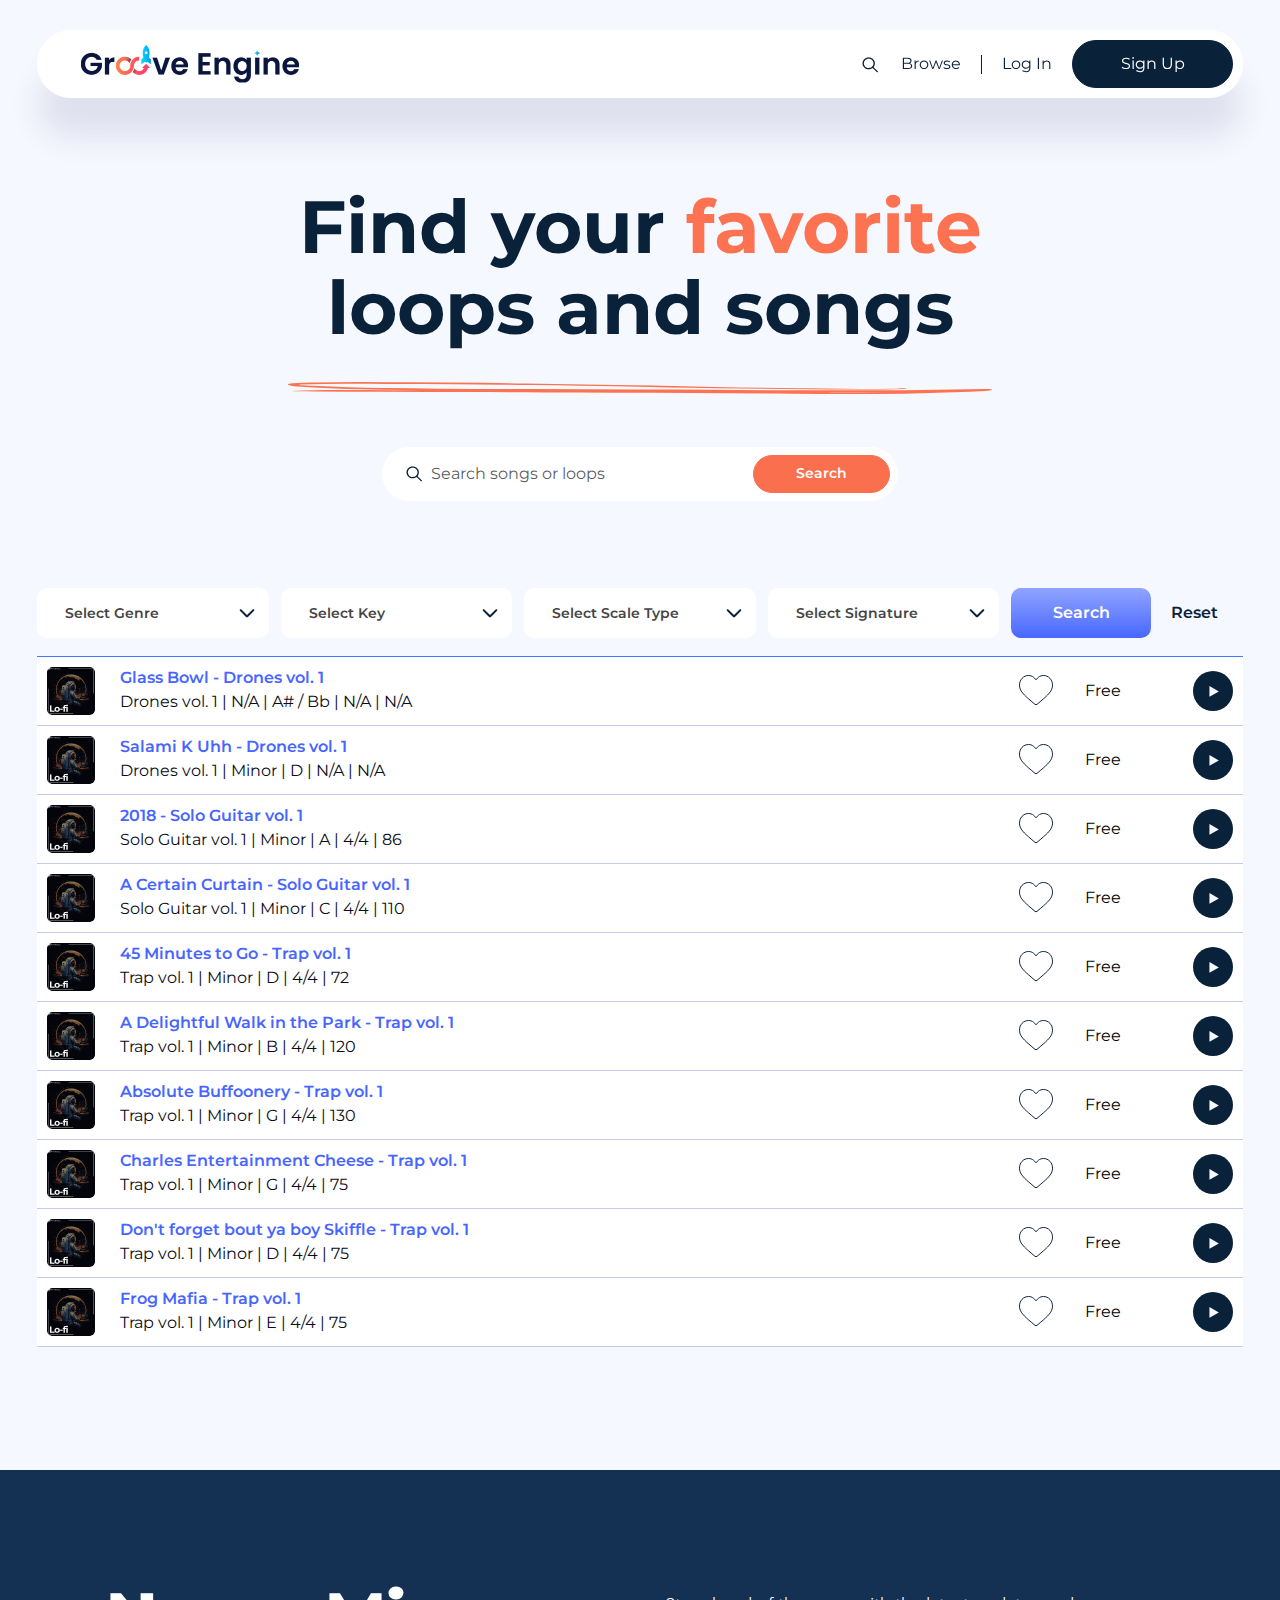
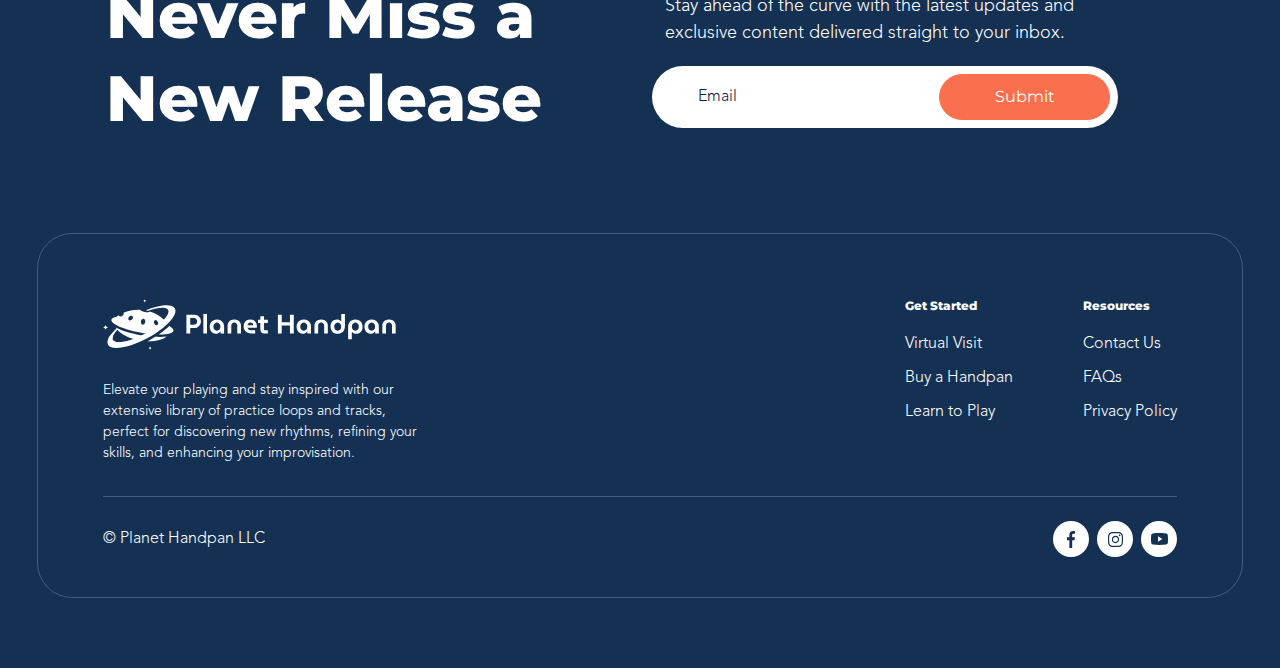
==== contact.html @ 4ef1fa44 "filip commit" ====
<!DOCTYPE html>
<html lang="en">
  <head>
    <meta charset="UTF-8" />
    <meta name="viewport" content="width=device-width, initial-scale=1.0" />
    <link rel="preconnect" href="https://fonts.googleapis.com" />
    <link rel="preconnect" href="https://fonts.gstatic.com" crossorigin />
    <link
      href="https://fonts.googleapis.com/css2?family=Montserrat:wght@300;400;500;600;700;800&display=swap"
      rel="stylesheet"
    />
    <link
      href="https://cdn.jsdelivr.net/npm/bootstrap@5.0.2/dist/css/bootstrap.min.css"
      rel="stylesheet"
    />
    <link rel="icon" type="image/png" href="favicon.png" />
    <title>Groove Engine - Contact</title>
    <link rel="stylesheet" href="assets/select2.min.css" />
    <link rel="stylesheet" href="css/search.css" />
    <link rel="stylesheet" href="css/style.css" />
  </head>
  <body>
    <div class="fl-page">
      <header id="header"></header>
      <main>
        <section id="search_section">
          <div class="container">
            <div class="search-heading">
              <h1>
                Find your <span class="orange-text">favorite</span> loops and
                songs
              </h1>
              <img src="images/search-img-separator.svg" alt="line" />
              <div class="search-area">
                <form action="" id="searchForm" method="get">
                  <div class="search-song">
                    <input
                      type="text"
                      class="form-control"
                      name="search"
                      id="search"
                      placeholder="Search songs or loops"
                      aria-label="Search songs or loops"
                    />
                    <button
                      type="submit"
                      class="clear-data"
                      onclick="trackSearch();"
                    >
                      Search
                    </button>
                  </div>
                </form>
              </div>
            </div>
            <div class="filter-section-wrapper">
              <div class="filter-icon-wrapper">
                <a href="#">
                  <img src="images/filter-svg.svg" alt="filter" />
                </a>
              </div>
              <div class="filter-section">
                <form action="" method="get" class="d-block">
                  <div class="srch-flter">
                    <div class="form-group">
                      <select
                        name="category"
                        class="form-control select2-show-search"
                        id="category"
                        aria-label="Select Genre"
                      >
                        <option value="">Select Genre</option>
                        <option value="1">Percussion</option>
                        <option value="2">Handpan</option>
                        <option value="3">Hip-Hop</option>
                        <option value="4">Guitar</option>
                        <option value="5">Lo-fi</option>
                        <option value="6">Drone</option>
                        <option value="55">Piano</option>
                        <option value="56">Trap</option>
                        <option value="57">Exercises</option>
                        <option value="58">Grooves</option>
                        <option value="59">Fills</option>
                      </select>
                    </div>

                    <div class="form-group">
                      <select
                        name="key"
                        id="key"
                        class="form-control select2-show-search"
                        aria-label="Select Key"
                      >
                        <option value="">Select Key</option>
                        <option value="A">A</option>
                        <option value="A# / Bb">A# / Bb</option>
                        <option value="B">B</option>
                        <option value="C">C</option>
                        <option value="C# / Db">C# / Db</option>
                        <option value="D">D</option>
                        <option value="D# / Eb">D# / Eb</option>
                        <option value="E">E</option>
                        <option value="F">F</option>
                        <option value="F# / Gb">F# / Gb</option>
                        <option value="G">G</option>
                        <option value="G# / Ab">G# / Ab</option>
                      </select>
                    </div>

                    <div class="form-group">
                      <select
                        name="scale_type"
                        id="scale_type"
                        class="form-control select2-show-search"
                        aria-label="Select Scale Type"
                      >
                        <option value="">Select Scale Type</option>
                        <option value="N/A">N/A</option>
                        <option value="Major">Major</option>
                        <option value="Minor">Minor</option>
                        <option value="Other">Other</option>
                      </select>
                    </div>

                    <div class="form-group">
                      <select
                        name="signature"
                        id="signature"
                        class="form-control select2-show-search"
                        aria-label="Select Signature"
                      >
                        <option value="">Select Signature</option>
                        <option value="N/A">N/A</option>
                        <option value="2/4">2/4</option>
                        <option value="3/4">3/4</option>
                        <option value="4/4">4/4</option>
                        <option value="5/4">5/4</option>
                        <option value="6/4">6/4</option>
                        <option value="7/4">7/4</option>
                        <option value="3/8">3/8</option>
                        <option value="5/8">5/8</option>
                        <option value="6/8">6/8</option>
                        <option value="7/8">7/8</option>
                        <option value="9/8">9/8</option>
                        <option value="10/8">10/8</option>
                        <option value="11/8">11/8</option>
                        <option value="12/8">12/8</option>
                        <option value="13/8">13/8</option>
                      </select>
                    </div>

                    <div
                      class="form-group d-flex align-items-center button-group"
                    >
                      <button class="" type="submit">Search</button>
                      <button
                        class="btn-text"
                        type="button"
                        onclick="window.location.href='https://planethandpan.shinedezign.pro/user/search'"
                      >
                        Reset
                      </button>
                    </div>
                  </div>
                </form>
              </div>
            </div>
            <div class="table-list">
              <table class="table">
                <tbody id="playlistBody">
                  <tr class="song-list">
                    <td>
                      <div class="llst-mang">
                        <a href="javascript:void(0);">
                          <div class="song-lst">
                            <img src="images/search-thumbnail.png" alt="" />
                            <h3>
                              Glass Bowl - Drones vol. 1<span
                                >Drones vol. 1 | N/A | A# / Bb | N/A | N/A</span
                              >
                            </h3>
                          </div>
                        </a>
                        <div class="ply-lkr" id="playlistBody">
                          <button>
                            <img
                              id="favorite-img-256"
                              src="images/like-svg.svg"
                              alt=""
                              onclick="toggleFavorite('256','157')"
                            />
                          </button>
                          <button class="mob-hide">Free</button>

                          <button>
                            <ul class="play_svg0">
                              <li>
                                <a
                                  href="javascript:void(0);"
                                  class="play-icon"
                                  onclick="player.play(0);"
                                >
                                  <img src="images/play-icon.svg" alt="" />
                                </a>

                                <a
                                  href="javascript:void(0);"
                                  class="pause-icon"
                                  onclick="player.pause();"
                                  style="display: none"
                                >
                                  <img src="images/ply-icon-p.svg" alt="img" />
                                </a>
                              </li>
                            </ul>
                          </button>
                        </div>
                      </div>
                    </td>
                  </tr>
                  <tr class="song-list">
                    <td>
                      <div class="llst-mang">
                        <a href="javascript:void(0);">
                          <div class="song-lst">
                            <img src="images/search-thumbnail.png" alt="" />
                            <h3>
                              Salami K Uhh - Drones vol. 1<span
                                >Drones vol. 1 | Minor | D | N/A | N/A</span
                              >
                            </h3>
                          </div>
                        </a>
                        <div class="ply-lkr" id="playlistBody">
                          <button>
                            <img
                              id="favorite-img-257"
                              src="images/like-svg.svg"
                              alt=""
                              onclick="toggleFavorite('257','157')"
                            />
                          </button>
                          <button class="mob-hide">Free</button>

                          <button>
                            <ul class="play_svg1">
                              <li>
                                <a
                                  href="javascript:void(0);"
                                  class="play-icon"
                                  onclick="player.play(1);"
                                >
                                  <img src="images/play-icon.svg" alt="" />
                                </a>

                                <a
                                  href="javascript:void(0);"
                                  class="pause-icon"
                                  onclick="player.pause();"
                                  style="display: none"
                                >
                                  <img src="images/ply-icon-p.svg" alt="img" />
                                </a>
                              </li>
                            </ul>
                          </button>
                        </div>
                      </div>
                    </td>
                  </tr>
                  <tr class="song-list">
                    <td>
                      <div class="llst-mang">
                        <a href="javascript:void(0);">
                          <div class="song-lst">
                            <img src="images/search-thumbnail.png" alt="" />
                            <h3>
                              2018 - Solo Guitar vol. 1<span
                                >Solo Guitar vol. 1 | Minor | A | 4/4 | 86</span
                              >
                            </h3>
                          </div>
                        </a>
                        <div class="ply-lkr" id="playlistBody">
                          <button>
                            <img
                              id="favorite-img-258"
                              src="images/like-svg.svg"
                              alt=""
                              onclick="toggleFavorite('258','159')"
                            />
                          </button>
                          <button class="mob-hide">Free</button>

                          <button>
                            <ul class="play_svg2">
                              <li>
                                <a
                                  href="javascript:void(0);"
                                  class="play-icon"
                                  onclick="player.play(2);"
                                >
                                  <img src="images/play-icon.svg" alt="" />
                                </a>

                                <a
                                  href="javascript:void(0);"
                                  class="pause-icon"
                                  onclick="player.pause();"
                                  style="display: none"
                                >
                                  <img src="images/ply-icon-p.svg" alt="img" />
                                </a>
                              </li>
                            </ul>
                          </button>
                        </div>
                      </div>
                    </td>
                  </tr>
                  <tr class="song-list">
                    <td>
                      <div class="llst-mang">
                        <a href="javascript:void(0);">
                          <div class="song-lst">
                            <img src="images/search-thumbnail.png" alt="" />
                            <h3>
                              A Certain Curtain - Solo Guitar vol. 1<span
                                >Solo Guitar vol. 1 | Minor | C | 4/4 |
                                110</span
                              >
                            </h3>
                          </div>
                        </a>
                        <div class="ply-lkr" id="playlistBody">
                          <button>
                            <img
                              id="favorite-img-260"
                              src="images/like-svg.svg"
                              alt=""
                              onclick="toggleFavorite('260','159')"
                            />
                          </button>
                          <button class="mob-hide">Free</button>

                          <button>
                            <ul class="play_svg3">
                              <li>
                                <a
                                  href="javascript:void(0);"
                                  class="play-icon"
                                  onclick="player.play(3);"
                                >
                                  <img src="images/play-icon.svg" alt="" />
                                </a>

                                <a
                                  href="javascript:void(0);"
                                  class="pause-icon"
                                  onclick="player.pause();"
                                  style="display: none"
                                >
                                  <img src="images/ply-icon-p.svg" alt="img" />
                                </a>
                              </li>
                            </ul>
                          </button>
                        </div>
                      </div>
                    </td>
                  </tr>
                  <tr class="song-list">
                    <td>
                      <div class="llst-mang">
                        <a href="javascript:void(0);">
                          <div class="song-lst">
                            <img src="images/search-thumbnail.png" alt="" />
                            <h3>
                              45 Minutes to Go - Trap vol. 1<span
                                >Trap vol. 1 | Minor | D | 4/4 | 72</span
                              >
                            </h3>
                          </div>
                        </a>
                        <div class="ply-lkr" id="playlistBody">
                          <button>
                            <img
                              id="favorite-img-261"
                              src="images/like-svg.svg"
                              alt=""
                              onclick="toggleFavorite('261','155')"
                            />
                          </button>
                          <button class="mob-hide">Free</button>

                          <button>
                            <ul class="play_svg4">
                              <li>
                                <a
                                  href="javascript:void(0);"
                                  class="play-icon"
                                  onclick="player.play(4);"
                                >
                                  <img src="images/play-icon.svg" alt="" />
                                </a>

                                <a
                                  href="javascript:void(0);"
                                  class="pause-icon"
                                  onclick="player.pause();"
                                  style="display: none"
                                >
                                  <img src="images/ply-icon-p.svg" alt="img" />
                                </a>
                              </li>
                            </ul>
                          </button>
                        </div>
                      </div>
                    </td>
                  </tr>
                  <tr class="song-list">
                    <td>
                      <div class="llst-mang">
                        <a href="javascript:void(0);">
                          <div class="song-lst">
                            <img src="images/search-thumbnail.png" alt="" />
                            <h3>
                              A Delightful Walk in the Park - Trap vol. 1<span
                                >Trap vol. 1 | Minor | B | 4/4 | 120</span
                              >
                            </h3>
                          </div>
                        </a>
                        <div class="ply-lkr" id="playlistBody">
                          <button>
                            <img
                              id="favorite-img-262"
                              src="images/like-svg.svg"
                              alt=""
                              onclick="toggleFavorite('262','155')"
                            />
                          </button>
                          <button class="mob-hide">Free</button>

                          <button>
                            <ul class="play_svg5">
                              <li>
                                <a
                                  href="javascript:void(0);"
                                  class="play-icon"
                                  onclick="player.play(5);"
                                >
                                  <img src="images/play-icon.svg" alt="" />
                                </a>

                                <a
                                  href="javascript:void(0);"
                                  class="pause-icon"
                                  onclick="player.pause();"
                                  style="display: none"
                                >
                                  <img src="images/ply-icon-p.svg" alt="img" />
                                </a>
                              </li>
                            </ul>
                          </button>
                        </div>
                      </div>
                    </td>
                  </tr>
                  <tr class="song-list">
                    <td>
                      <div class="llst-mang">
                        <a href="javascript:void(0);">
                          <div class="song-lst">
                            <img src="images/search-thumbnail.png" alt="" />
                            <h3>
                              Absolute Buffoonery - Trap vol. 1<span
                                >Trap vol. 1 | Minor | G | 4/4 | 130</span
                              >
                            </h3>
                          </div>
                        </a>
                        <div class="ply-lkr" id="playlistBody">
                          <button>
                            <img
                              id="favorite-img-263"
                              src="images/like-svg.svg"
                              alt=""
                              onclick="toggleFavorite('263','155')"
                            />
                          </button>
                          <button class="mob-hide">Free</button>

                          <button>
                            <ul class="play_svg6">
                              <li>
                                <a
                                  href="javascript:void(0);"
                                  class="play-icon"
                                  onclick="player.play(6);"
                                >
                                  <img src="images/play-icon.svg" alt="" />
                                </a>

                                <a
                                  href="javascript:void(0);"
                                  class="pause-icon"
                                  onclick="player.pause();"
                                  style="display: none"
                                >
                                  <img src="images/ply-icon-p.svg" alt="img" />
                                </a>
                              </li>
                            </ul>
                          </button>
                        </div>
                      </div>
                    </td>
                  </tr>
                  <tr class="song-list">
                    <td>
                      <div class="llst-mang">
                        <a href="javascript:void(0);">
                          <div class="song-lst">
                            <img src="images/search-thumbnail.png" alt="" />
                            <h3>
                              Charles Entertainment Cheese - Trap vol. 1<span
                                >Trap vol. 1 | Minor | G | 4/4 | 75</span
                              >
                            </h3>
                          </div>
                        </a>
                        <div class="ply-lkr" id="playlistBody">
                          <button>
                            <img
                              id="favorite-img-264"
                              src="images/like-svg.svg"
                              alt=""
                              onclick="toggleFavorite('264','155')"
                            />
                          </button>
                          <button class="mob-hide">Free</button>

                          <button>
                            <ul class="play_svg7">
                              <li>
                                <a
                                  href="javascript:void(0);"
                                  class="play-icon"
                                  onclick="player.play(7);"
                                >
                                  <img src="images/play-icon.svg" alt="" />
                                </a>

                                <a
                                  href="javascript:void(0);"
                                  class="pause-icon"
                                  onclick="player.pause();"
                                  style="display: none"
                                >
                                  <img src="images/ply-icon-p.svg" alt="img" />
                                </a>
                              </li>
                            </ul>
                          </button>
                        </div>
                      </div>
                    </td>
                  </tr>
                  <tr class="song-list">
                    <td>
                      <div class="llst-mang">
                        <a href="javascript:void(0);">
                          <div class="song-lst">
                            <img src="images/search-thumbnail.png" alt="" />
                            <h3>
                              Don't forget bout ya boy Skiffle - Trap vol.
                              1<span>Trap vol. 1 | Minor | D | 4/4 | 75</span>
                            </h3>
                          </div>
                        </a>
                        <div class="ply-lkr" id="playlistBody">
                          <button>
                            <img
                              id="favorite-img-265"
                              src="images/like-svg.svg"
                              alt=""
                              onclick="toggleFavorite('265','155')"
                            />
                          </button>
                          <button class="mob-hide">Free</button>

                          <button>
                            <ul class="play_svg8">
                              <li>
                                <a
                                  href="javascript:void(0);"
                                  class="play-icon"
                                  onclick="player.play(8);"
                                >
                                  <img src="images/play-icon.svg" alt="" />
                                </a>

                                <a
                                  href="javascript:void(0);"
                                  class="pause-icon"
                                  onclick="player.pause();"
                                  style="display: none"
                                >
                                  <img src="images/ply-icon-p.svg" alt="img" />
                                </a>
                              </li>
                            </ul>
                          </button>
                        </div>
                      </div>
                    </td>
                  </tr>
                  <tr class="song-list">
                    <td>
                      <div class="llst-mang">
                        <a href="javascript:void(0);">
                          <div class="song-lst">
                            <img src="images/search-thumbnail.png" alt="" />
                            <h3>
                              Frog Mafia - Trap vol. 1<span
                                >Trap vol. 1 | Minor | E | 4/4 | 75</span
                              >
                            </h3>
                          </div>
                        </a>
                        <div class="ply-lkr" id="playlistBody">
                          <button>
                            <img
                              id="favorite-img-266"
                              src="images/like-svg.svg"
                              alt=""
                              onclick="toggleFavorite('266','155')"
                            />
                          </button>
                          <button class="mob-hide">Free</button>

                          <button>
                            <ul class="play_svg9">
                              <li>
                                <a
                                  href="javascript:void(0);"
                                  class="play-icon"
                                  onclick="player.play(9);"
                                >
                                  <img src="images/play-icon.svg" alt="" />
                                </a>

                                <a
                                  href="javascript:void(0);"
                                  class="pause-icon"
                                  onclick="player.pause();"
                                  style="display: none"
                                >
                                  <img src="images/ply-icon-p.svg" alt="img" />
                                </a>
                              </li>
                            </ul>
                          </button>
                        </div>
                      </div>
                    </td>
                  </tr>
                </tbody>
              </table>
            </div>
          </div>
        </section>
      </main>
      <footer id="footer"></footer>
    </div>

    <script src="https://cdnjs.cloudflare.com/ajax/libs/jquery/3.6.4/jquery.min.js"></script>
    <script src="assets/select2.full.min.js"></script>
    <script src="js/script.js"></script>
    <script>
      // Load header and footer
      $("#header").load("includes/header.html");
      $("#footer").load("includes/footer.html");

      // Initialize Select2
      $(document).ready(function () {
        $(".select2-show-search").select2({});
      });

      $(document).ready(function () {
        $(".filter-icon-wrapper a").on("click", function (e) {
          e.preventDefault();

          $(".srch-flter").toggleClass("active");
        });
      });
    </script>
  </body>
</html>
---- css/search.css ----
#search_section {
  padding: 186px 0 107px;
  background: #f6f8ff;
}
.search-heading {
  max-width: 816px;
  margin: 0 auto;
  text-align: center;
}
.search-heading h1 {
  margin-bottom: 26px;
}
.search-area {
  margin-top: 48px;
}
.search-song {
  display: flex;
  align-items: center;
  max-width: 516px;
  margin: 0 auto;
  background: #ffffff;
  border-radius: 80px;
  padding: 8px;
  padding-left: 24px;
}
.search-song input {
  border: none !important;
  padding-left: 25px;
  background-image: url(../images/search-icon.svg);
  background-repeat: no-repeat;
  background-position: left center;
  flex: 1;
}
.search-song button {
  background: #fa704e;
  border-radius: 80px;
  max-width: 137px;
  width: 137px;
  height: 38px;
  border: 1px solid #fa704e;
  font-size: 14px;
  color: #fff;
  font-weight: 600;
}
.search-song button:hover {
  color: #fa704e;
  background: transparent;
}
.filter-section-wrapper {
  margin-top: 87px;
}
.srch-flter {
  display: flex;
  gap: 12px;
  align-items: center;
}
.srch-flter > div {
  flex: 1;
}
.select2-container--default .select2-selection--single {
  border: none;
  height: 50px;
  display: flex;
  align-items: center;
  border-radius: 10px;
}
.select2-selection__rendered {
  color: #0a213a;
  font-size: 14px;
  font-weight: 600;
  padding-left: 28px !important;
}
.select2-selection__arrow {
  top: 50% !important;
  transform: translateY(-50%);
  right: 10px !important;

  background-repeat: no-repeat;
  background-position: center;
  position: relative;
}
.select2-selection__arrow::before {
  content: "";
  background-image: url(../images/arrow-down.svg);
  width: 16px;
  height: 9px;
  position: absolute;
  top: 50%;
  transform: translateY(-50%) rotate(0);
  transition: all 0.2s ease;
}
.select2-selection__arrow b {
  display: none;
}
.select2-container--open .select2-selection__arrow::before {
  transform: translateY(-50%) rotate(180deg);
}
.select2-results__options::-webkit-scrollbar {
  width: 5px;
}
.select2-results__options::-webkit-scrollbar-track {
  background: #f6f8ff;
}
.select2-results__options::-webkit-scrollbar-thumb {
  background: #fa704e;
  border-radius: 10px !important;
}
.select2-search__field {
  outline: none !important;
  border-color: #c1cae8 !important;
  border-radius: 5px !important;
}
.select2-results__option--highlighted {
  background-color: #3e79ff !important;
}
.select2-dropdown {
  border-color: #c1cae8 !important;
}
.button-group button {
  gap: 10px;
}
.button-group button:first-of-type {
  height: 50px;
  max-width: 100%;
  width: 140px;
  background: linear-gradient(to bottom, #90a4ff, #4867ff);
  border: none;
  border-radius: 10px;
  color: #fff;
  font-weight: 600;
}
.button-group button:last-of-type {
  color: #0a213a;
  background: transparent;
  border: none;
  font-weight: 600;
  margin-left: 20px;
}
.button-group button:last-of-type:hover {
  color: #fa704e;
}
.filter-icon-wrapper {
  display: none;
}
.table-list {
  margin-top: 18px;
  border-top: 1px solid #3e79ff;
}
.llst-mang .song-lst,
.llst-mang {
  display: flex;
  align-items: center;
  justify-content: space-between;
}
.song-lst img {
  max-width: 48px;
  width: 48px;
  height: 48px;
  object-fit: cover;
  border-radius: 5px;
}
.song-lst h3 {
  display: flex;
  flex-direction: column;
  margin-bottom: 0;
  font-size: 16px;
  color: #4766ff;
  font-weight: 600;
  margin-left: 25px;
}
.song-lst h3 span {
  color: #090c19;
  font-weight: 400;
  margin-top: 3px;
  display: inline-block;
}
.song-list td {
  padding: 10px;
  box-shadow: none;
  border-bottom: 1px solid #c1cae8;
}
.ply-lkr {
  display: flex;
  align-items: center;
  gap: 32px;
}
.ply-lkr button:nth-child(2) {
  min-width: 76px;
  text-align: left;
}
@media (max-width: 1150px) {
  .select2-selection__rendered {
    padding-left: 15px !important;
  }
}
@media (max-width: 1024px) {
  .search-heading h1 {
    max-width: 450px;
    margin-left: auto;
    margin-right: auto;
  }
  .search-heading img {
    max-width: 450px;
    width: 100%;
  }
  .button-group button {
    font-size: 14px;
  }
  .button-group button:first-of-type {
    width: 115px;
  }
  .srch-flter {
    gap: 6px;
  }
  .select2-selection__rendered {
    font-size: 12px;
    padding-right: 25px !important;
  }
  .select2-selection__arrow {
    right: -5px;
  }
  .select2-selection__arrow::before {
    right: 0;
  }
  .select2-results__options li {
    font-size: 12px;
  }
  .filter-section-wrapper {
    margin-top: 50px;
  }
}
@media (max-width: 767px) {
  #search_section {
    padding: 143px 0 50px;
  }
  .search-heading h1 {
    margin-bottom: 15px;
    max-width: 270px;
  }
  .search-heading img {
    max-width: 218px;
  }
  .search-area {
    margin-top: 30px;
  }
  .filter-icon-wrapper {
    display: flex;
    margin-bottom: 20px;
  }
  .search-song {
    padding-left: 15px;
  }
  .search-song input {
    font-size: 14px;
  }
  .search-song button {
    width: 115px;
  }
  .srch-flter {
    flex-direction: column;
    gap: 10px;
    max-height: 0;
    overflow: hidden;
    transition: all 0.2s ease;
  }
  .srch-flter.active {
    max-height: 500px;
  }
  .srch-flter > div {
    width: 100%;
  }
  .select2-container {
    width: 100% !important;
  }
  .filter-section-wrapper {
    position: relative;
    margin-top: 25px;
  }
  .button-group button:last-of-type {
    position: absolute;
    right: 0;
    top: 5px;
  }
  .mob-hide {
    display: none;
  }
  .song-list td {
    padding: 10px 0;
  }
  .song-lst h3 {
    margin-left: 13px;
    font-size: 14px;
  }
  .ply-lkr button:last-of-type {
    display: none;
  }
  .song-lst h3 span {
    font-size: 11px;
  }
  .ply-lkr button:first-of-type img {
    width: 21px;
  }
  .ply-lkr {
    flex-basis: 21px;
    max-width: 21px;
  }
  .llst-mang > a {
    flex: 1;
    display: flex;
    padding-right: 10px;
  }
  .table-list {
    margin-top: 5px;
  }
  .filter-section {
    padding-bottom: 10px;
  }
}
---- css/style.css ----
* {
  margin: 0;
  padding: 0;
  font-family: "Montserrat", serif;
}
@font-face {
  font-family: "Avenir Black";
  src: url("../fonts/AvenirLTStd-Black.otf");
  font-weight: 800;
}
@font-face {
  font-family: "Avenir Medium";
  src: url("../fonts/AvenirLTStd-Medium.otf");
  font-weight: 500;
}
@font-face {
  font-family: "Avenir Light";
  src: url("../fonts/AvenirLTStd-Light.otf");
  font-weight: 400;
}
body.active {
  max-height: 100vh;
  overflow: hidden;
}
::selection {
  background: #5c78ff;
  color: #fff;
}

html {
  scroll-behavior: smooth !important;
}
.fl-page {
  overflow: hidden;
}

img {
  -webkit-user-select: none;
  -khtml-user-select: none;
  -moz-user-select: none;
  -o-user-select: none;
  user-select: none;
  max-width: 100%;
}

h1 {
  font-size: 74px;
  color: #0a213a;
  line-height: 1.1;
  font-weight: 700;
}
.orange-text {
  color: #fd7351;
}
h2 {
  font-size: 42px;
  line-height: 1.3;
  font-weight: 800;
  color: #0a213a;
}
h3 {
  font-size: 22px;
  color: #11254f;
  font-weight: 700;
  line-height: 1.3;
}
h4 {
  font-size: 20px;
  font-weight: 500;
  color: #0a213a;
}
h5 {
  font-size: 16px;
  font-weight: 500;
  color: #4766ff;
  text-transform: uppercase;
  letter-spacing: 2px;
}
button {
  transition: all 0.2s ease;
}
ul {
  list-style: none;
  padding-left: 0;
  margin-bottom: 0;
}
a {
  transition: all 0.2s ease;
  text-decoration: none;
  color: #0a213a;
  box-shadow: none !important;
}
a:hover {
  color: #fd7351;
}
button {
  border: none;
  background: none;
}
.btn-dark {
  font-size: 16px;
  color: #fff;
  background: #0a213a;
  border: 1px solid #0a213a;
  border-radius: 100px;
  padding: 11px 29px;
  display: inline-flex;
  min-width: 161px;
  justify-content: center;
  align-items: center;
}
.plans-premium .btn-wrapper-plans a:hover,
.btn-dark:hover {
  /* opacity: 0.8; */
  background: #494c4f;
  color: #e5e5e6;
  border-color: #494c4f;
}
p {
  font-size: 16px;
  font-family: "Avenir Light";
  line-height: 1.5;
  color: #11254f;
}
.p-20 {
  font-family: "Avenir Medium";
  font-size: 22px;
  line-height: 1.5;
  color: #43435c;
}
.container {
  max-width: 1230px !important;
}
input {
  box-shadow: none !important;
}
.main-nav__items--links {
  display: flex;
  align-items: center;
  margin-left: 22px;
  gap: 20px;
}
.main-nav__items--links .separator {
  background: #0a213a;
  height: 19px;
  width: 1px;
}
/* header */
#header {
  position: fixed;
  margin: 0 auto;
  width: 100%;
  top: 30px;
  left: 0;
  z-index: 99999;
  transition: all 0.2s ease;
}
.scroll-down {
  transform: translateY(-30px);
  opacity: 0;
}
.scroll-up {
  transform: translateY(0px);
  opacity: 1;
}
.social-media-header {
  display: none;
}
.main-nav__logo {
  padding-left: 34px;
}
.main-nav__logo img {
  width: 218px;
}
.main-nav {
  background: #fff;
  box-shadow: 0 40px 30px rgba(28, 38, 91, 0.1);
  border-radius: 44px;
  display: flex;
  justify-content: space-between;
  padding: 10px;
  align-items: center;
}
.main-nav__hamburger {
  display: none;
}
.main-nav__items {
  display: flex;
  align-items: center;
}
/* footer */
#footer {
  background: #143154;
  padding: 104px 0 70px;
}
.footer-title h2 {
  color: #fff;
  font-size: 64px;
}
.footer-subscribe p {
  color: #ffffff;
  font-size: 18px;
  max-width: 471px;
  padding-left: 13px;
}
.footer-subscribe form {
  background: #fff;
  border-radius: 100px;
  display: flex;
  padding: 8px;
  align-items: center;
  margin-top: 19px;
  max-width: 466px;
}
.footer-subscribe form input {
  border: none;
  padding: 0;
  padding-left: 38px;
  color: #0a213a;
  font-family: "Avenir Light";
  flex: 1;
}
.footer-subscribe form input::placeholder {
  color: #0a213a;
}
.footer-subscribe form button {
  height: 46px;
  background: #fa704e;
  width: 171px;
  max-width: 171px;
  border-radius: 100px;
  border: 1px solid #fa704e;
  color: #fff;
}
.footer-subscribe form button:hover {
  background: #494c4f;
  color: #e5e5e6;
  border-color: #494c4f;
}
.container-small {
  max-width: 1092px !important;
}
.border-footer {
  border: 1px solid #3f5e82;
  padding: 65px 65px 40px;
  border-radius: 35px;
  margin-top: 85px;
}
.footer-logo-text p {
  color: #ffffff;
  max-width: 326px;
  font-size: 14px;
  margin-top: 30px;
}
.footer-links {
  display: flex;
  margin-left: auto;
  justify-content: flex-end;
  gap: 70px;
}
.footer-links__single {
  display: flex;
  flex-direction: column;
}
.footer-links__single h4 {
  font-size: 12px;
  font-weight: 800;
  color: #fff;
}
.footer-links__single a {
  font-family: "Avenir Light";
  color: #fff;
  margin-top: 10px;
}
.footer-links__single a:hover {
  color: #fa704e;
}
.footer-separator {
  background: #3f5e82;
  height: 1px;
  margin: 32px 0 24px;
}
.border-footer p {
  margin-bottom: 0;
  color: #ffffff;
}
.social-media-footer {
  display: flex;
  align-items: center;
  justify-content: flex-end;
  gap: 8px;
}
.social-media-footer a {
  background: #fff;
  width: 36px;
  height: 36px;
  display: flex;
  justify-content: center;
  align-items: center;
  border-radius: 50%;
}
.social-media-footer a:hover {
  transform: translateY(-3px);
}
.input-checkbox-box input {
  position: absolute;
  top: 0;
  left: 0;
  visibility: hidden;
}

@media (max-width: 1200px) {
  .container {
    padding-left: 40px;
    padding-right: 40px;
  }
  h1 {
    font-size: 60px;
  }
}
@media (max-width: 1024px) {
  h1 {
    font-size: 42px;
  }
  h2 {
    font-size: 36px;
  }
  .container {
    padding-left: 30px;
    padding-right: 30px;
  }
  .border-footer {
    padding: 65px 30px 40px;
  }
  .footer-title h2 {
    font-size: 42px;
  }
}
@media (max-width: 767px) {
  h1 {
    font-size: 34px;
  }
  h2 {
    font-size: 32px;
  }
  h3 {
    font-size: 18px;
  }
  p {
    font-size: 14px;
  }
  .p-20 {
    font-size: 16px;
  }
  .container {
    padding-left: 35px;
    padding-right: 35px;
  }
  #footer {
    padding: 60px 0 45px;
  }
  .footer-subscribe p {
    padding-left: 0;
    margin: 20px 0 22px;
  }
  .footer-subscribe form input {
    padding-left: 25px;
  }
  .footer-subscribe form button {
    max-width: 104px;
    width: 104px;
    font-size: 12px;
    height: 38px;
  }
  .border-footer {
    margin-top: 60px;
    border-radius: 25px;
    padding: 34px 20px 29px;
    text-align: center;
  }
  .footer-logo-text img {
    width: 218px;
  }
  .footer-links {
    gap: 35px;
    flex-direction: column;
  }
  .column-reverse-custom {
    flex-direction: column-reverse;
  }
  .social-media-footer {
    margin-top: 20px;
    margin-bottom: 27px;
    justify-content: center;
  }
  .footer-separator {
    margin: 50px 0 20px;
  }
  .footer-links {
    margin-top: 35px;
  }
  .main-nav__logo {
    padding-left: 10px;
  }
  .main-nav__items--links {
    position: fixed;
    width: 100%;
    height: calc(100dvh + 30px);
    top: -30px;
    left: 0;
    background: #f6f8ff;
    z-index: -1;
    margin-left: 0;
    flex-direction: column;
    justify-content: center;
    opacity: 0;
    transition: all 0.2s ease;
    pointer-events: none;
  }
  .main-nav__items--links.active {
    opacity: 1;
    pointer-events: all;
  }
  .main-nav__items--links .separator {
    display: none;
  }
  .main-nav__logo img {
    width: 123px;
  }
  .social-media-header {
    display: block;
    position: absolute;
    bottom: 20px;
  }
  .social-media-header__wrapper {
    display: flex;
    align-items: center;
    justify-content: center;
    gap: 10px;
    margin-top: 20px;
  }
  .social-media-header__wrapper a {
    background: #0a213a;
    width: 47px;
    height: 47px;
    display: flex;
    align-items: center;
    justify-content: center;
    border-radius: 50%;
  }
  .social-media-header__wrapper a:hover {
    background: #3293ff;
  }
  .main-nav__hamburger {
    display: flex;
    flex-direction: column;
    gap: 2px;
    margin-left: 14px;
  }
  .main-nav {
    padding-right: 17px;
  }
  .main-nav__hamburger span {
    background: #0a213a;
    width: 18px;
    height: 2px;
    border-radius: 10px;
    transition: all 0.2s ease;
  }
  .main-nav__hamburger.active .line-2 {
    width: 0;
  }
  .main-nav__hamburger.active .line-1 {
    transform: rotate(45deg);
    transition-delay: 0.2s;
  }
  .main-nav__hamburger.active .line-3 {
    transform: rotate(-45deg);
    transition-delay: 0.2s;
    margin-top: -8px;
  }
  .main-nav__items {
    margin-left: auto;
  }
}
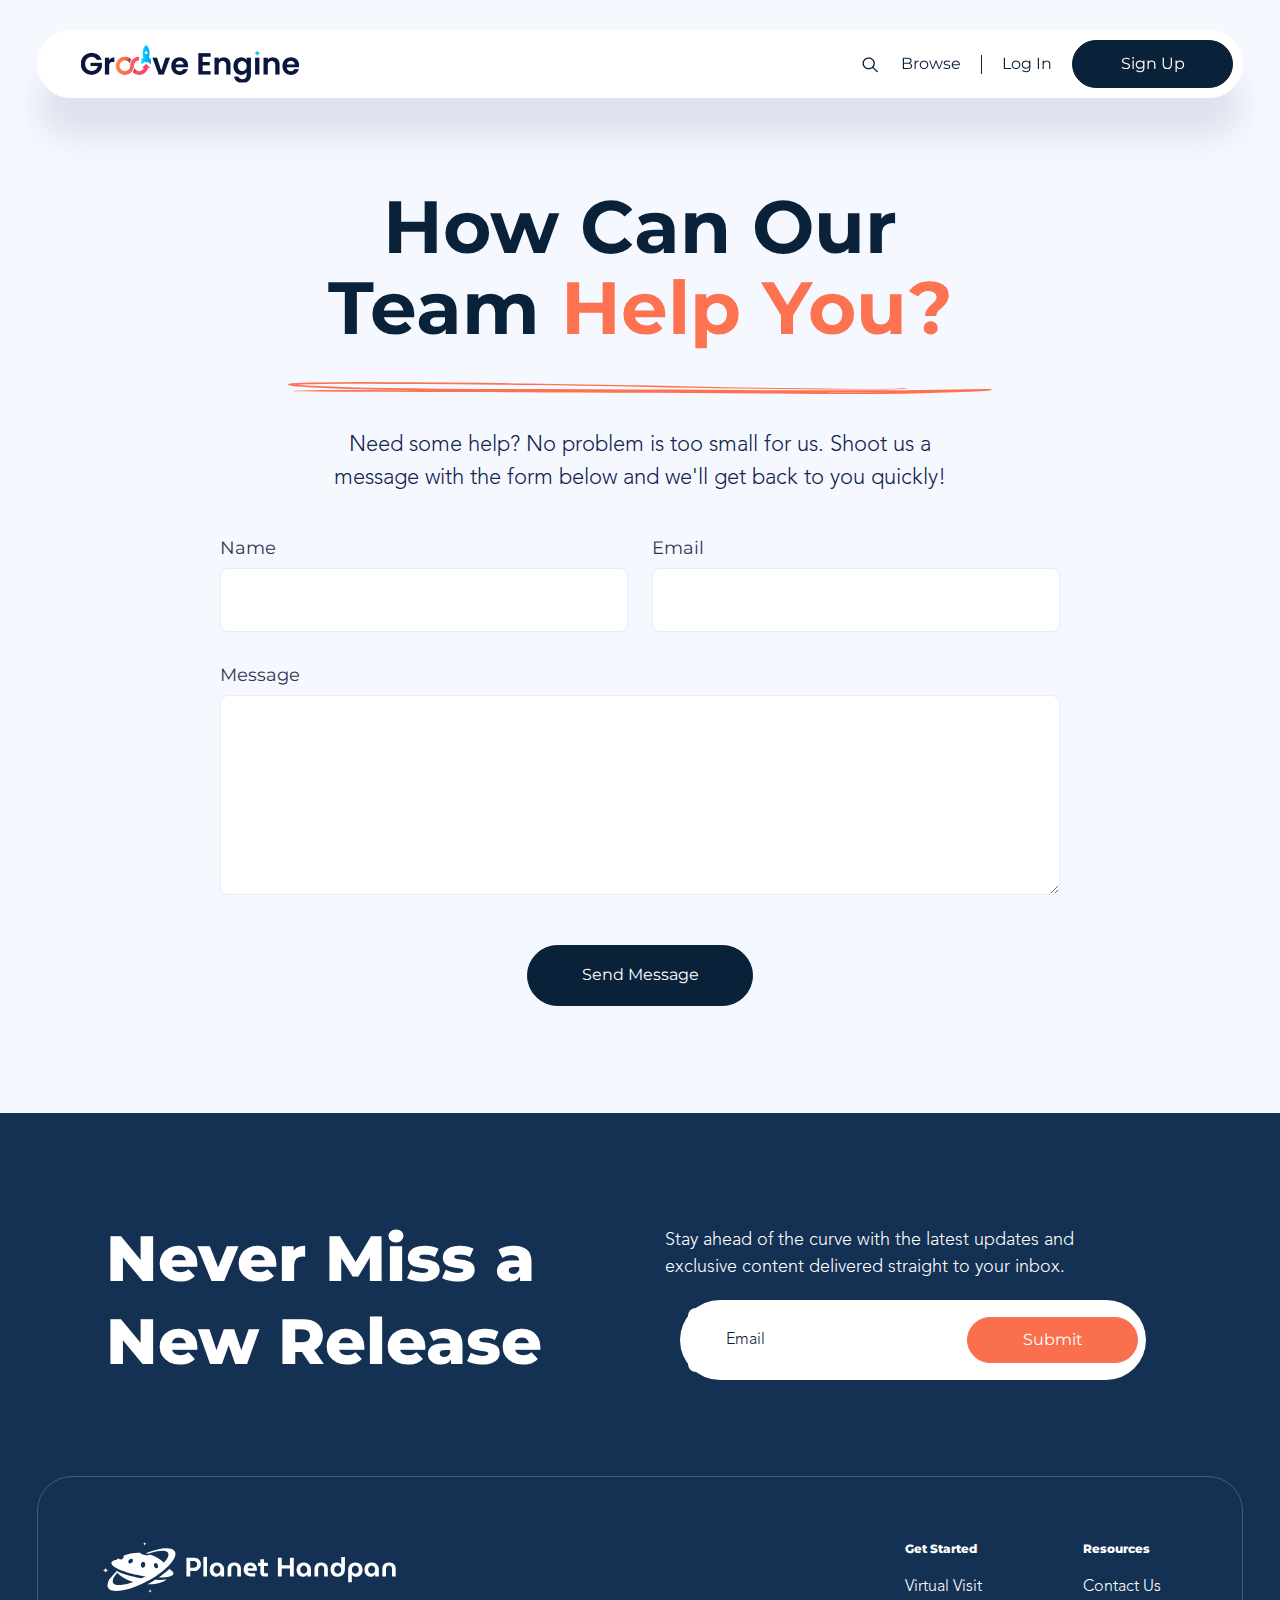
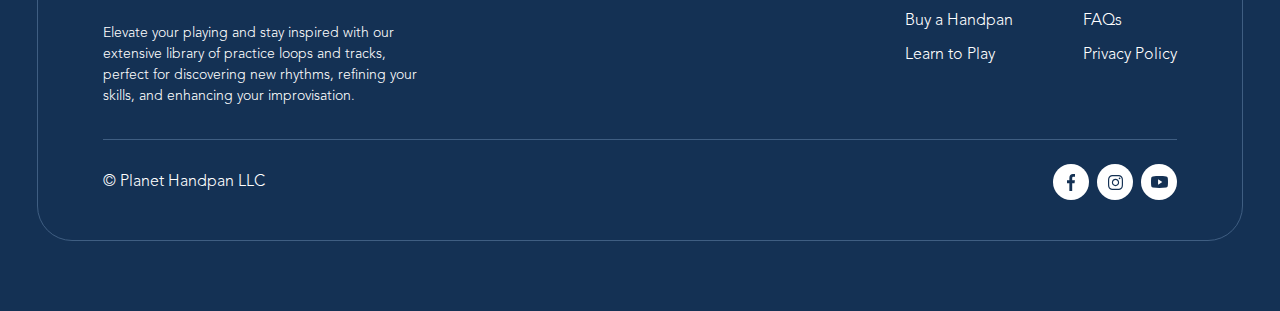
==== commit 31ab7508: "filip contact page" ====
--- a/contact.html
+++ b/contact.html
@@ -16,7 +16,7 @@
     <link rel="icon" type="image/png" href="favicon.png" />
     <title>Groove Engine - Contact</title>
     <link rel="stylesheet" href="assets/select2.min.css" />
-    <link rel="stylesheet" href="css/search.css" />
+    <link rel="stylesheet" href="css/contact.css" />
     <link rel="stylesheet" href="css/style.css" />
   </head>
   <body>
@@ -27,650 +27,38 @@
           <div class="container">
             <div class="search-heading">
               <h1>
-                Find your <span class="orange-text">favorite</span> loops and
-                songs
+                How Can Our <br> Team <span class="orange-text">  Help You?</span>
               </h1>
               <img src="images/search-img-separator.svg" alt="line" />
-              <div class="search-area">
-                <form action="" id="searchForm" method="get">
-                  <div class="search-song">
-                    <input
-                      type="text"
-                      class="form-control"
-                      name="search"
-                      id="search"
-                      placeholder="Search songs or loops"
-                      aria-label="Search songs or loops"
-                    />
-                    <button
-                      type="submit"
-                      class="clear-data"
-                      onclick="trackSearch();"
-                    >
-                      Search
-                    </button>
+              <p>Need some help? No problem is too small for us. Shoot us a message with the form below and we'll get back to you quickly!</p>
+            </div>
+
+            <form action="">
+              <div class="row">
+                <div class="col-12 col-md-6">
+                  <div class="form-group">
+                    <label for="">Name</label>
+                    <input type="text" class="form-control" >
                   </div>
-                </form>
+                </div>
+                <div class="col-12 col-md-6">
+                  <div class="form-group">
+                    <label for="">Email</label>
+                    <input type="email" class="form-control" >
+                  </div>
+                </div>
+                <div class="col-12">
+                  <div class="form-group">
+                    <label for="">Message</label>
+                    <textarea name="" id="" class="form-control"></textarea>
+                  </div>
+                  <div class="text-center">
+                    <button class="btn-dark">Send Message</button>
+                  </div>
+                </div>
               </div>
-            </div>
-            <div class="filter-section-wrapper">
-              <div class="filter-icon-wrapper">
-                <a href="#">
-                  <img src="images/filter-svg.svg" alt="filter" />
-                </a>
-              </div>
-              <div class="filter-section">
-                <form action="" method="get" class="d-block">
-                  <div class="srch-flter">
-                    <div class="form-group">
-                      <select
-                        name="category"
-                        class="form-control select2-show-search"
-                        id="category"
-                        aria-label="Select Genre"
-                      >
-                        <option value="">Select Genre</option>
-                        <option value="1">Percussion</option>
-                        <option value="2">Handpan</option>
-                        <option value="3">Hip-Hop</option>
-                        <option value="4">Guitar</option>
-                        <option value="5">Lo-fi</option>
-                        <option value="6">Drone</option>
-                        <option value="55">Piano</option>
-                        <option value="56">Trap</option>
-                        <option value="57">Exercises</option>
-                        <option value="58">Grooves</option>
-                        <option value="59">Fills</option>
-                      </select>
-                    </div>
-
-                    <div class="form-group">
-                      <select
-                        name="key"
-                        id="key"
-                        class="form-control select2-show-search"
-                        aria-label="Select Key"
-                      >
-                        <option value="">Select Key</option>
-                        <option value="A">A</option>
-                        <option value="A# / Bb">A# / Bb</option>
-                        <option value="B">B</option>
-                        <option value="C">C</option>
-                        <option value="C# / Db">C# / Db</option>
-                        <option value="D">D</option>
-                        <option value="D# / Eb">D# / Eb</option>
-                        <option value="E">E</option>
-                        <option value="F">F</option>
-                        <option value="F# / Gb">F# / Gb</option>
-                        <option value="G">G</option>
-                        <option value="G# / Ab">G# / Ab</option>
-                      </select>
-                    </div>
-
-                    <div class="form-group">
-                      <select
-                        name="scale_type"
-                        id="scale_type"
-                        class="form-control select2-show-search"
-                        aria-label="Select Scale Type"
-                      >
-                        <option value="">Select Scale Type</option>
-                        <option value="N/A">N/A</option>
-                        <option value="Major">Major</option>
-                        <option value="Minor">Minor</option>
-                        <option value="Other">Other</option>
-                      </select>
-                    </div>
-
-                    <div class="form-group">
-                      <select
-                        name="signature"
-                        id="signature"
-                        class="form-control select2-show-search"
-                        aria-label="Select Signature"
-                      >
-                        <option value="">Select Signature</option>
-                        <option value="N/A">N/A</option>
-                        <option value="2/4">2/4</option>
-                        <option value="3/4">3/4</option>
-                        <option value="4/4">4/4</option>
-                        <option value="5/4">5/4</option>
-                        <option value="6/4">6/4</option>
-                        <option value="7/4">7/4</option>
-                        <option value="3/8">3/8</option>
-                        <option value="5/8">5/8</option>
-                        <option value="6/8">6/8</option>
-                        <option value="7/8">7/8</option>
-                        <option value="9/8">9/8</option>
-                        <option value="10/8">10/8</option>
-                        <option value="11/8">11/8</option>
-                        <option value="12/8">12/8</option>
-                        <option value="13/8">13/8</option>
-                      </select>
-                    </div>
-
-                    <div
-                      class="form-group d-flex align-items-center button-group"
-                    >
-                      <button class="" type="submit">Search</button>
-                      <button
-                        class="btn-text"
-                        type="button"
-                        onclick="window.location.href='https://planethandpan.shinedezign.pro/user/search'"
-                      >
-                        Reset
-                      </button>
-                    </div>
-                  </div>
-                </form>
-              </div>
-            </div>
-            <div class="table-list">
-              <table class="table">
-                <tbody id="playlistBody">
-                  <tr class="song-list">
-                    <td>
-                      <div class="llst-mang">
-                        <a href="javascript:void(0);">
-                          <div class="song-lst">
-                            <img src="images/search-thumbnail.png" alt="" />
-                            <h3>
-                              Glass Bowl - Drones vol. 1<span
-                                >Drones vol. 1 | N/A | A# / Bb | N/A | N/A</span
-                              >
-                            </h3>
-                          </div>
-                        </a>
-                        <div class="ply-lkr" id="playlistBody">
-                          <button>
-                            <img
-                              id="favorite-img-256"
-                              src="images/like-svg.svg"
-                              alt=""
-                              onclick="toggleFavorite('256','157')"
-                            />
-                          </button>
-                          <button class="mob-hide">Free</button>
-
-                          <button>
-                            <ul class="play_svg0">
-                              <li>
-                                <a
-                                  href="javascript:void(0);"
-                                  class="play-icon"
-                                  onclick="player.play(0);"
-                                >
-                                  <img src="images/play-icon.svg" alt="" />
-                                </a>
-
-                                <a
-                                  href="javascript:void(0);"
-                                  class="pause-icon"
-                                  onclick="player.pause();"
-                                  style="display: none"
-                                >
-                                  <img src="images/ply-icon-p.svg" alt="img" />
-                                </a>
-                              </li>
-                            </ul>
-                          </button>
-                        </div>
-                      </div>
-                    </td>
-                  </tr>
-                  <tr class="song-list">
-                    <td>
-                      <div class="llst-mang">
-                        <a href="javascript:void(0);">
-                          <div class="song-lst">
-                            <img src="images/search-thumbnail.png" alt="" />
-                            <h3>
-                              Salami K Uhh - Drones vol. 1<span
-                                >Drones vol. 1 | Minor | D | N/A | N/A</span
-                              >
-                            </h3>
-                          </div>
-                        </a>
-                        <div class="ply-lkr" id="playlistBody">
-                          <button>
-                            <img
-                              id="favorite-img-257"
-                              src="images/like-svg.svg"
-                              alt=""
-                              onclick="toggleFavorite('257','157')"
-                            />
-                          </button>
-                          <button class="mob-hide">Free</button>
-
-                          <button>
-                            <ul class="play_svg1">
-                              <li>
-                                <a
-                                  href="javascript:void(0);"
-                                  class="play-icon"
-                                  onclick="player.play(1);"
-                                >
-                                  <img src="images/play-icon.svg" alt="" />
-                                </a>
-
-                                <a
-                                  href="javascript:void(0);"
-                                  class="pause-icon"
-                                  onclick="player.pause();"
-                                  style="display: none"
-                                >
-                                  <img src="images/ply-icon-p.svg" alt="img" />
-                                </a>
-                              </li>
-                            </ul>
-                          </button>
-                        </div>
-                      </div>
-                    </td>
-                  </tr>
-                  <tr class="song-list">
-                    <td>
-                      <div class="llst-mang">
-                        <a href="javascript:void(0);">
-                          <div class="song-lst">
-                            <img src="images/search-thumbnail.png" alt="" />
-                            <h3>
-                              2018 - Solo Guitar vol. 1<span
-                                >Solo Guitar vol. 1 | Minor | A | 4/4 | 86</span
-                              >
-                            </h3>
-                          </div>
-                        </a>
-                        <div class="ply-lkr" id="playlistBody">
-                          <button>
-                            <img
-                              id="favorite-img-258"
-                              src="images/like-svg.svg"
-                              alt=""
-                              onclick="toggleFavorite('258','159')"
-                            />
-                          </button>
-                          <button class="mob-hide">Free</button>
-
-                          <button>
-                            <ul class="play_svg2">
-                              <li>
-                                <a
-                                  href="javascript:void(0);"
-                                  class="play-icon"
-                                  onclick="player.play(2);"
-                                >
-                                  <img src="images/play-icon.svg" alt="" />
-                                </a>
-
-                                <a
-                                  href="javascript:void(0);"
-                                  class="pause-icon"
-                                  onclick="player.pause();"
-                                  style="display: none"
-                                >
-                                  <img src="images/ply-icon-p.svg" alt="img" />
-                                </a>
-                              </li>
-                            </ul>
-                          </button>
-                        </div>
-                      </div>
-                    </td>
-                  </tr>
-                  <tr class="song-list">
-                    <td>
-                      <div class="llst-mang">
-                        <a href="javascript:void(0);">
-                          <div class="song-lst">
-                            <img src="images/search-thumbnail.png" alt="" />
-                            <h3>
-                              A Certain Curtain - Solo Guitar vol. 1<span
-                                >Solo Guitar vol. 1 | Minor | C | 4/4 |
-                                110</span
-                              >
-                            </h3>
-                          </div>
-                        </a>
-                        <div class="ply-lkr" id="playlistBody">
-                          <button>
-                            <img
-                              id="favorite-img-260"
-                              src="images/like-svg.svg"
-                              alt=""
-                              onclick="toggleFavorite('260','159')"
-                            />
-                          </button>
-                          <button class="mob-hide">Free</button>
-
-                          <button>
-                            <ul class="play_svg3">
-                              <li>
-                                <a
-                                  href="javascript:void(0);"
-                                  class="play-icon"
-                                  onclick="player.play(3);"
-                                >
-                                  <img src="images/play-icon.svg" alt="" />
-                                </a>
-
-                                <a
-                                  href="javascript:void(0);"
-                                  class="pause-icon"
-                                  onclick="player.pause();"
-                                  style="display: none"
-                                >
-                                  <img src="images/ply-icon-p.svg" alt="img" />
-                                </a>
-                              </li>
-                            </ul>
-                          </button>
-                        </div>
-                      </div>
-                    </td>
-                  </tr>
-                  <tr class="song-list">
-                    <td>
-                      <div class="llst-mang">
-                        <a href="javascript:void(0);">
-                          <div class="song-lst">
-                            <img src="images/search-thumbnail.png" alt="" />
-                            <h3>
-                              45 Minutes to Go - Trap vol. 1<span
-                                >Trap vol. 1 | Minor | D | 4/4 | 72</span
-                              >
-                            </h3>
-                          </div>
-                        </a>
-                        <div class="ply-lkr" id="playlistBody">
-                          <button>
-                            <img
-                              id="favorite-img-261"
-                              src="images/like-svg.svg"
-                              alt=""
-                              onclick="toggleFavorite('261','155')"
-                            />
-                          </button>
-                          <button class="mob-hide">Free</button>
-
-                          <button>
-                            <ul class="play_svg4">
-                              <li>
-                                <a
-                                  href="javascript:void(0);"
-                                  class="play-icon"
-                                  onclick="player.play(4);"
-                                >
-                                  <img src="images/play-icon.svg" alt="" />
-                                </a>
-
-                                <a
-                                  href="javascript:void(0);"
-                                  class="pause-icon"
-                                  onclick="player.pause();"
-                                  style="display: none"
-                                >
-                                  <img src="images/ply-icon-p.svg" alt="img" />
-                                </a>
-                              </li>
-                            </ul>
-                          </button>
-                        </div>
-                      </div>
-                    </td>
-                  </tr>
-                  <tr class="song-list">
-                    <td>
-                      <div class="llst-mang">
-                        <a href="javascript:void(0);">
-                          <div class="song-lst">
-                            <img src="images/search-thumbnail.png" alt="" />
-                            <h3>
-                              A Delightful Walk in the Park - Trap vol. 1<span
-                                >Trap vol. 1 | Minor | B | 4/4 | 120</span
-                              >
-                            </h3>
-                          </div>
-                        </a>
-                        <div class="ply-lkr" id="playlistBody">
-                          <button>
-                            <img
-                              id="favorite-img-262"
-                              src="images/like-svg.svg"
-                              alt=""
-                              onclick="toggleFavorite('262','155')"
-                            />
-                          </button>
-                          <button class="mob-hide">Free</button>
-
-                          <button>
-                            <ul class="play_svg5">
-                              <li>
-                                <a
-                                  href="javascript:void(0);"
-                                  class="play-icon"
-                                  onclick="player.play(5);"
-                                >
-                                  <img src="images/play-icon.svg" alt="" />
-                                </a>
-
-                                <a
-                                  href="javascript:void(0);"
-                                  class="pause-icon"
-                                  onclick="player.pause();"
-                                  style="display: none"
-                                >
-                                  <img src="images/ply-icon-p.svg" alt="img" />
-                                </a>
-                              </li>
-                            </ul>
-                          </button>
-                        </div>
-                      </div>
-                    </td>
-                  </tr>
-                  <tr class="song-list">
-                    <td>
-                      <div class="llst-mang">
-                        <a href="javascript:void(0);">
-                          <div class="song-lst">
-                            <img src="images/search-thumbnail.png" alt="" />
-                            <h3>
-                              Absolute Buffoonery - Trap vol. 1<span
-                                >Trap vol. 1 | Minor | G | 4/4 | 130</span
-                              >
-                            </h3>
-                          </div>
-                        </a>
-                        <div class="ply-lkr" id="playlistBody">
-                          <button>
-                            <img
-                              id="favorite-img-263"
-                              src="images/like-svg.svg"
-                              alt=""
-                              onclick="toggleFavorite('263','155')"
-                            />
-                          </button>
-                          <button class="mob-hide">Free</button>
-
-                          <button>
-                            <ul class="play_svg6">
-                              <li>
-                                <a
-                                  href="javascript:void(0);"
-                                  class="play-icon"
-                                  onclick="player.play(6);"
-                                >
-                                  <img src="images/play-icon.svg" alt="" />
-                                </a>
-
-                                <a
-                                  href="javascript:void(0);"
-                                  class="pause-icon"
-                                  onclick="player.pause();"
-                                  style="display: none"
-                                >
-                                  <img src="images/ply-icon-p.svg" alt="img" />
-                                </a>
-                              </li>
-                            </ul>
-                          </button>
-                        </div>
-                      </div>
-                    </td>
-                  </tr>
-                  <tr class="song-list">
-                    <td>
-                      <div class="llst-mang">
-                        <a href="javascript:void(0);">
-                          <div class="song-lst">
-                            <img src="images/search-thumbnail.png" alt="" />
-                            <h3>
-                              Charles Entertainment Cheese - Trap vol. 1<span
-                                >Trap vol. 1 | Minor | G | 4/4 | 75</span
-                              >
-                            </h3>
-                          </div>
-                        </a>
-                        <div class="ply-lkr" id="playlistBody">
-                          <button>
-                            <img
-                              id="favorite-img-264"
-                              src="images/like-svg.svg"
-                              alt=""
-                              onclick="toggleFavorite('264','155')"
-                            />
-                          </button>
-                          <button class="mob-hide">Free</button>
-
-                          <button>
-                            <ul class="play_svg7">
-                              <li>
-                                <a
-                                  href="javascript:void(0);"
-                                  class="play-icon"
-                                  onclick="player.play(7);"
-                                >
-                                  <img src="images/play-icon.svg" alt="" />
-                                </a>
-
-                                <a
-                                  href="javascript:void(0);"
-                                  class="pause-icon"
-                                  onclick="player.pause();"
-                                  style="display: none"
-                                >
-                                  <img src="images/ply-icon-p.svg" alt="img" />
-                                </a>
-                              </li>
-                            </ul>
-                          </button>
-                        </div>
-                      </div>
-                    </td>
-                  </tr>
-                  <tr class="song-list">
-                    <td>
-                      <div class="llst-mang">
-                        <a href="javascript:void(0);">
-                          <div class="song-lst">
-                            <img src="images/search-thumbnail.png" alt="" />
-                            <h3>
-                              Don't forget bout ya boy Skiffle - Trap vol.
-                              1<span>Trap vol. 1 | Minor | D | 4/4 | 75</span>
-                            </h3>
-                          </div>
-                        </a>
-                        <div class="ply-lkr" id="playlistBody">
-                          <button>
-                            <img
-                              id="favorite-img-265"
-                              src="images/like-svg.svg"
-                              alt=""
-                              onclick="toggleFavorite('265','155')"
-                            />
-                          </button>
-                          <button class="mob-hide">Free</button>
-
-                          <button>
-                            <ul class="play_svg8">
-                              <li>
-                                <a
-                                  href="javascript:void(0);"
-                                  class="play-icon"
-                                  onclick="player.play(8);"
-                                >
-                                  <img src="images/play-icon.svg" alt="" />
-                                </a>
-
-                                <a
-                                  href="javascript:void(0);"
-                                  class="pause-icon"
-                                  onclick="player.pause();"
-                                  style="display: none"
-                                >
-                                  <img src="images/ply-icon-p.svg" alt="img" />
-                                </a>
-                              </li>
-                            </ul>
-                          </button>
-                        </div>
-                      </div>
-                    </td>
-                  </tr>
-                  <tr class="song-list">
-                    <td>
-                      <div class="llst-mang">
-                        <a href="javascript:void(0);">
-                          <div class="song-lst">
-                            <img src="images/search-thumbnail.png" alt="" />
-                            <h3>
-                              Frog Mafia - Trap vol. 1<span
-                                >Trap vol. 1 | Minor | E | 4/4 | 75</span
-                              >
-                            </h3>
-                          </div>
-                        </a>
-                        <div class="ply-lkr" id="playlistBody">
-                          <button>
-                            <img
-                              id="favorite-img-266"
-                              src="images/like-svg.svg"
-                              alt=""
-                              onclick="toggleFavorite('266','155')"
-                            />
-                          </button>
-                          <button class="mob-hide">Free</button>
-
-                          <button>
-                            <ul class="play_svg9">
-                              <li>
-                                <a
-                                  href="javascript:void(0);"
-                                  class="play-icon"
-                                  onclick="player.play(9);"
-                                >
-                                  <img src="images/play-icon.svg" alt="" />
-                                </a>
-
-                                <a
-                                  href="javascript:void(0);"
-                                  class="pause-icon"
-                                  onclick="player.pause();"
-                                  style="display: none"
-                                >
-                                  <img src="images/ply-icon-p.svg" alt="img" />
-                                </a>
-                              </li>
-                            </ul>
-                          </button>
-                        </div>
-                      </div>
-                    </td>
-                  </tr>
-                </tbody>
-              </table>
-            </div>
+            </form>
+            
           </div>
         </section>
       </main>
--- a/css/contact.css
+++ b/css/contact.css
@@ -0,0 +1,83 @@
+#search_section {
+  padding: 186px 0 107px;
+  background: #f6f8ff;
+}
+.search-heading {
+  max-width: 816px;
+  margin: 0 auto;
+  text-align: center;
+}
+.search-heading h1 {
+  margin-bottom: 26px;
+}
+#search_section p {
+  font-size: 22px;
+  max-width: 642px;
+  margin: 30px auto 40px;
+}
+
+
+form label {
+  color: #313653;
+  font-size: 18px;
+  margin-bottom: 6px;
+}
+form {
+  max-width: 840px;
+  margin: 0 auto;
+}
+form .form-control{
+  background: #FFFFFF;
+  border: 1px solid #e7ecfd;
+  height:64px;
+  border-radius: 8px;
+  font-weight: 500;
+}
+form textarea.form-control {
+  height: 200px;
+}
+form input:focus {
+  border-color: #e7ecfd;
+  background: #f6f8ff;
+}
+form .form-group {
+  margin-bottom: 30px;
+}
+form .btn-dark {
+  min-width: 226px;
+  min-height: 61px;
+  margin-top: 20px;
+}
+
+@media (max-width: 1024px) {
+  .search-heading h1 {
+    max-width: 450px;
+    margin-left: auto;
+    margin-right: auto;
+  }
+  .search-heading img {
+    max-width: 450px;
+    width: 100%;
+  }
+}
+@media (max-width: 767px) {
+  #search_section {
+    padding: 143px 0 50px;
+  }
+  .search-heading h1 {
+    margin-bottom: 15px;
+    max-width: 270px;
+  }
+  .search-heading img {
+    max-width: 218px;
+  }
+  form label {
+    font-size: 16px;
+  }
+  form textarea.form-control {
+    height: 180px;
+  }
+  form .form-group {
+    margin-bottom: 20px;
+  }
+}
